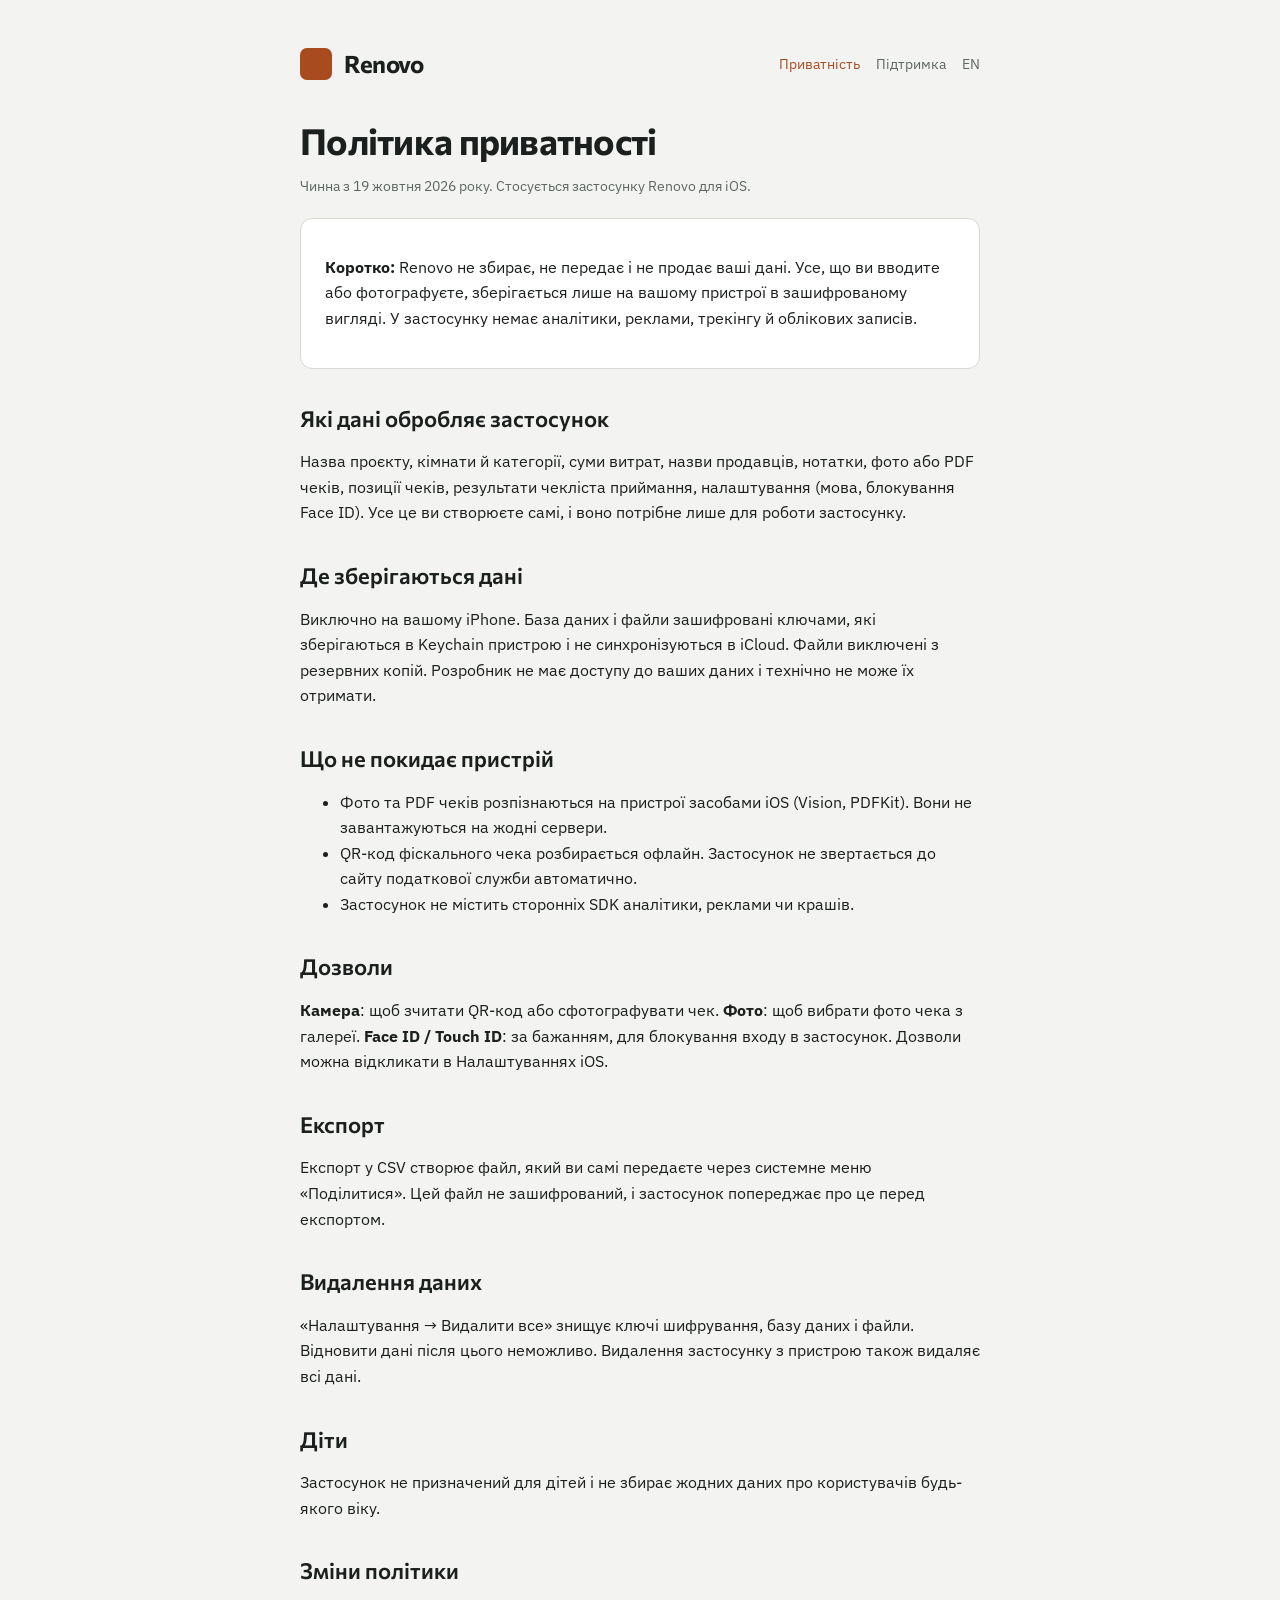
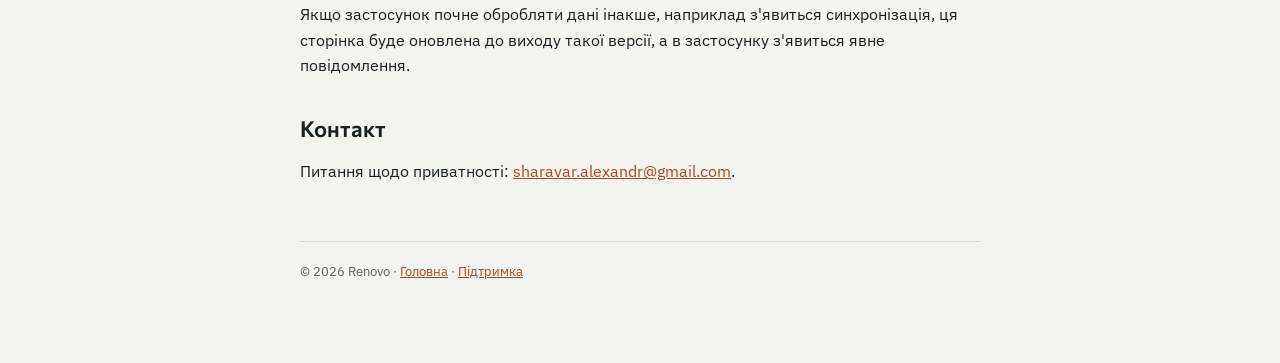
==== privacy.html @ 4c713ecb "Privacy policy, support and landing pages (uk, en)" ====
<!doctype html><html lang="uk"><head><meta charset="utf-8"><meta name="viewport" content="width=device-width,initial-scale=1"><title>Renovo · Політика приватності</title><link rel="preconnect" href="https://fonts.googleapis.com"><link rel="stylesheet" href="https://fonts.googleapis.com/css2?family=Commissioner:wght@600;700&family=IBM+Plex+Sans:wght@400;600&family=IBM+Plex+Mono:wght@500&display=swap"><link rel="stylesheet" href="styles.css"></head><body><div class="wrap">
<header><a class="logo" href="./"><i></i>Renovo</a><nav><a href="privacy.html" aria-current="page">Приватність</a><a href="support.html">Підтримка</a><a href="en/privacy.html">EN</a></nav></header>
<h1>Політика приватності</h1><p class="muted">Чинна з 19 жовтня 2026 року. Стосується застосунку Renovo для iOS.</p>
<div class="card"><p><strong>Коротко:</strong> Renovo не збирає, не передає і не продає ваші дані. Усе, що ви вводите або фотографуєте, зберігається лише на вашому пристрої в зашифрованому вигляді. У застосунку немає аналітики, реклами, трекінгу й облікових записів.</p></div>
<h2>Які дані обробляє застосунок</h2><p>Назва проєкту, кімнати й категорії, суми витрат, назви продавців, нотатки, фото або PDF чеків, позиції чеків, результати чекліста приймання, налаштування (мова, блокування Face ID). Усе це ви створюєте самі, і воно потрібне лише для роботи застосунку.</p>
<h2>Де зберігаються дані</h2><p>Виключно на вашому iPhone. База даних і файли зашифровані ключами, які зберігаються в Keychain пристрою і не синхронізуються в iCloud. Файли виключені з резервних копій. Розробник не має доступу до ваших даних і технічно не може їх отримати.</p>
<h2>Що не покидає пристрій</h2><ul><li>Фото та PDF чеків розпізнаються на пристрої засобами iOS (Vision, PDFKit). Вони не завантажуються на жодні сервери.</li><li>QR-код фіскального чека розбирається офлайн. Застосунок не звертається до сайту податкової служби автоматично.</li><li>Застосунок не містить сторонніх SDK аналітики, реклами чи крашів.</li></ul>
<h2>Дозволи</h2><p><strong>Камера</strong>: щоб зчитати QR-код або сфотографувати чек. <strong>Фото</strong>: щоб вибрати фото чека з галереї. <strong>Face ID / Touch ID</strong>: за бажанням, для блокування входу в застосунок. Дозволи можна відкликати в Налаштуваннях iOS.</p>
<h2>Експорт</h2><p>Експорт у CSV створює файл, який ви самі передаєте через системне меню «Поділитися». Цей файл не зашифрований, і застосунок попереджає про це перед експортом.</p>
<h2>Видалення даних</h2><p>«Налаштування → Видалити все» знищує ключі шифрування, базу даних і файли. Відновити дані після цього неможливо. Видалення застосунку з пристрою також видаляє всі дані.</p>
<h2>Діти</h2><p>Застосунок не призначений для дітей і не збирає жодних даних про користувачів будь-якого віку.</p>
<h2>Зміни політики</h2><p>Якщо застосунок почне обробляти дані інакше, наприклад з'явиться синхронізація, ця сторінка буде оновлена до виходу такої версії, а в застосунку з'явиться явне повідомлення.</p>
<h2>Контакт</h2><p>Питання щодо приватності: <a href="mailto:sharavar.alexandr@gmail.com">sharavar.alexandr@gmail.com</a>.</p>
<footer>© 2026 Renovo · <a href="./">Головна</a> · <a href="support.html">Підтримка</a></footer></div></body></html>
---- styles.css ----
:root{--surface:#f3f4f1;--raised:#fff;--hairline:#d5d9d3;--ink:#1b1f1e;--muted:#5d6662;--brand:#a84b1f;--tint:#f6e4d9}
@media (prefers-color-scheme:dark){:root{--surface:#15181a;--raised:#1f2326;--hairline:#2e3438;--ink:#eef0ec;--muted:#a3aba6;--brand:#e0804a;--tint:#3a2416}}
*{box-sizing:border-box}html{color-scheme:light dark}
body{margin:0;background:var(--surface);color:var(--ink);font:16px/1.6 "IBM Plex Sans",system-ui,sans-serif;-webkit-font-smoothing:antialiased}
.wrap{max-width:720px;margin:0 auto;padding:48px 20px 80px}
header{display:flex;align-items:center;justify-content:space-between;gap:16px;margin-bottom:40px}
.logo{display:flex;align-items:center;gap:12px;color:var(--ink);text-decoration:none;font:700 24px/1 Commissioner,"IBM Plex Sans",sans-serif;letter-spacing:-.02em}
.logo i{width:32px;height:32px;border-radius:7px;background:var(--brand);display:inline-block}
nav a{color:var(--muted);text-decoration:none;margin-left:16px;font-size:14px}nav a:hover,nav a[aria-current]{color:var(--brand)}
h1{font:700 36px/1.15 Commissioner,"IBM Plex Sans",sans-serif;letter-spacing:-.02em;margin:0 0 8px}
h2{font:600 22px/1.3 Commissioner,"IBM Plex Sans",sans-serif;margin:36px 0 10px}
p,li{color:var(--ink)}.muted{color:var(--muted);font-size:14px}
.card{background:var(--raised);border:1px solid var(--hairline);border-radius:12px;padding:20px 24px;margin:20px 0}
a{color:var(--brand)}code{font-family:"IBM Plex Mono",ui-monospace,monospace;font-size:14px;background:var(--tint);padding:1px 6px;border-radius:4px}
footer{margin-top:56px;padding-top:20px;border-top:1px solid var(--hairline);color:var(--muted);font-size:13px}
.pill{display:inline-block;background:var(--tint);color:var(--brand);border-radius:6px;padding:2px 10px;font-size:13px;font-weight:600}
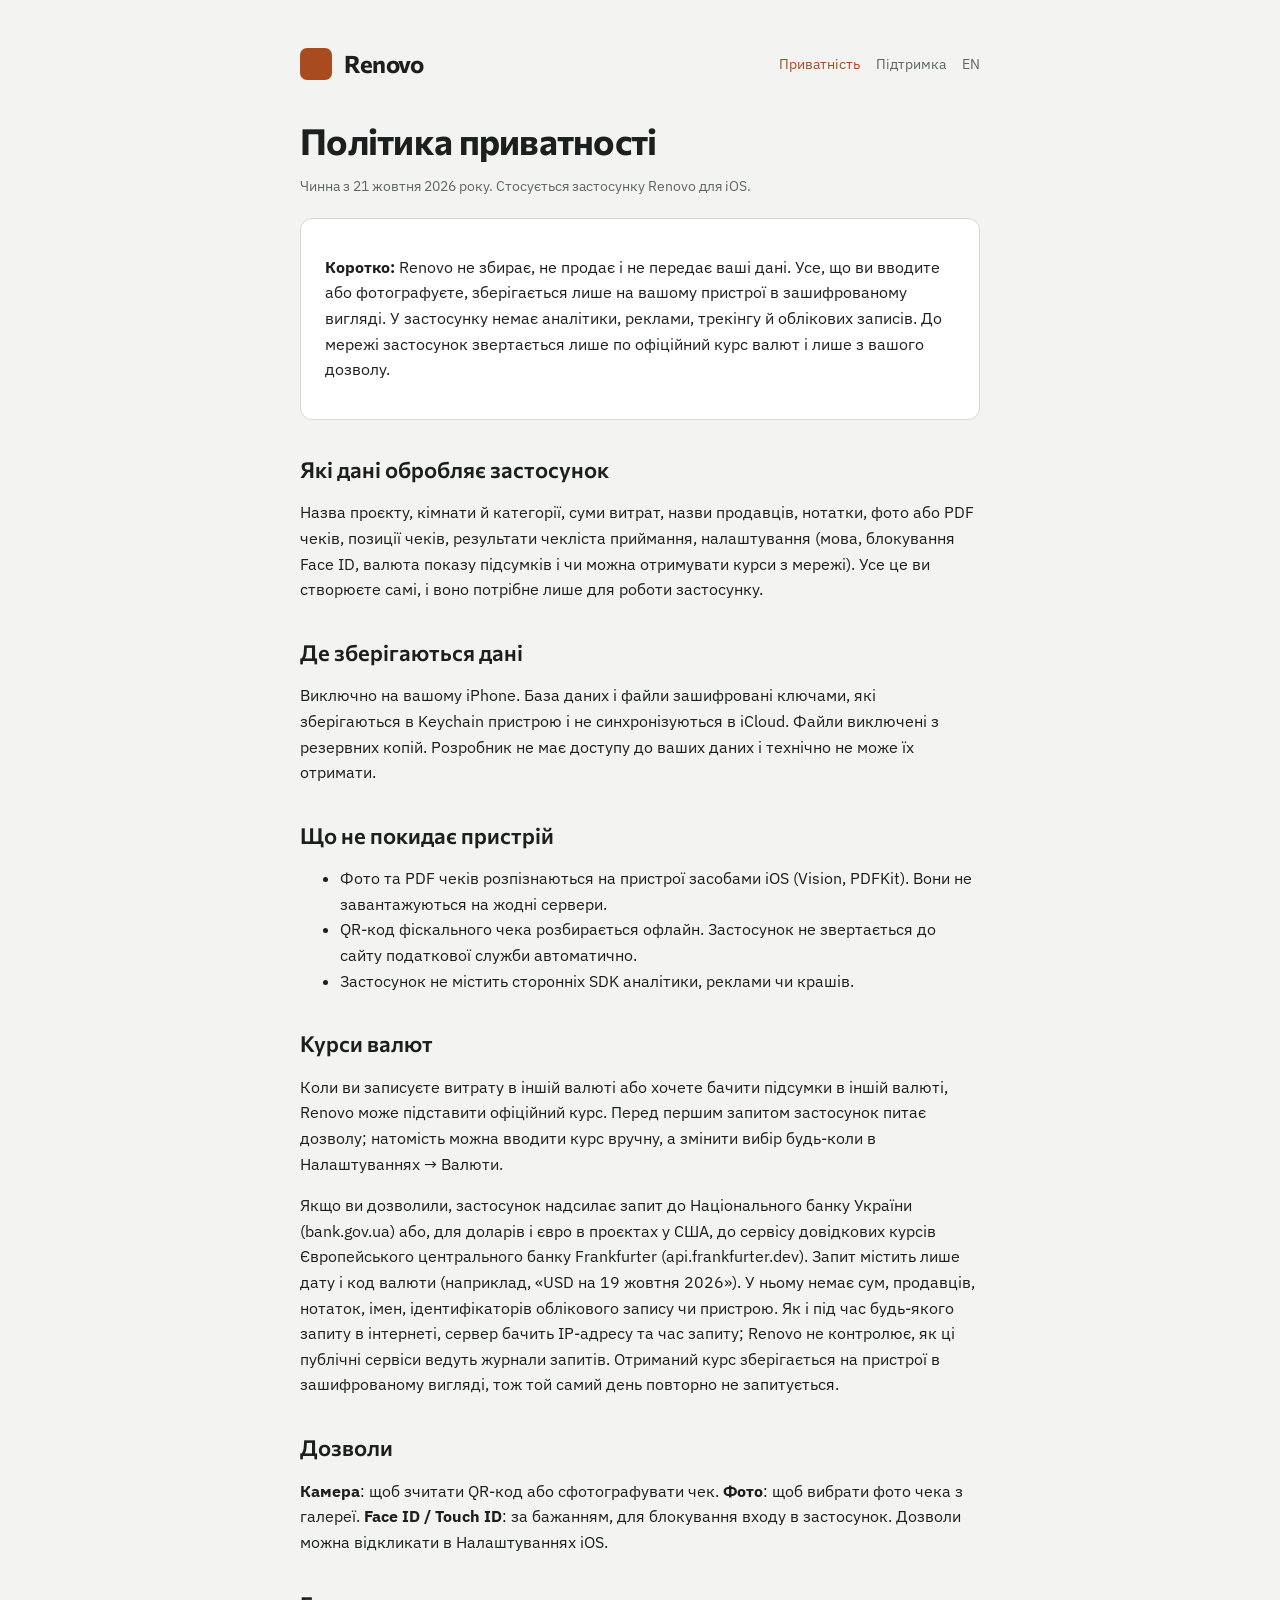
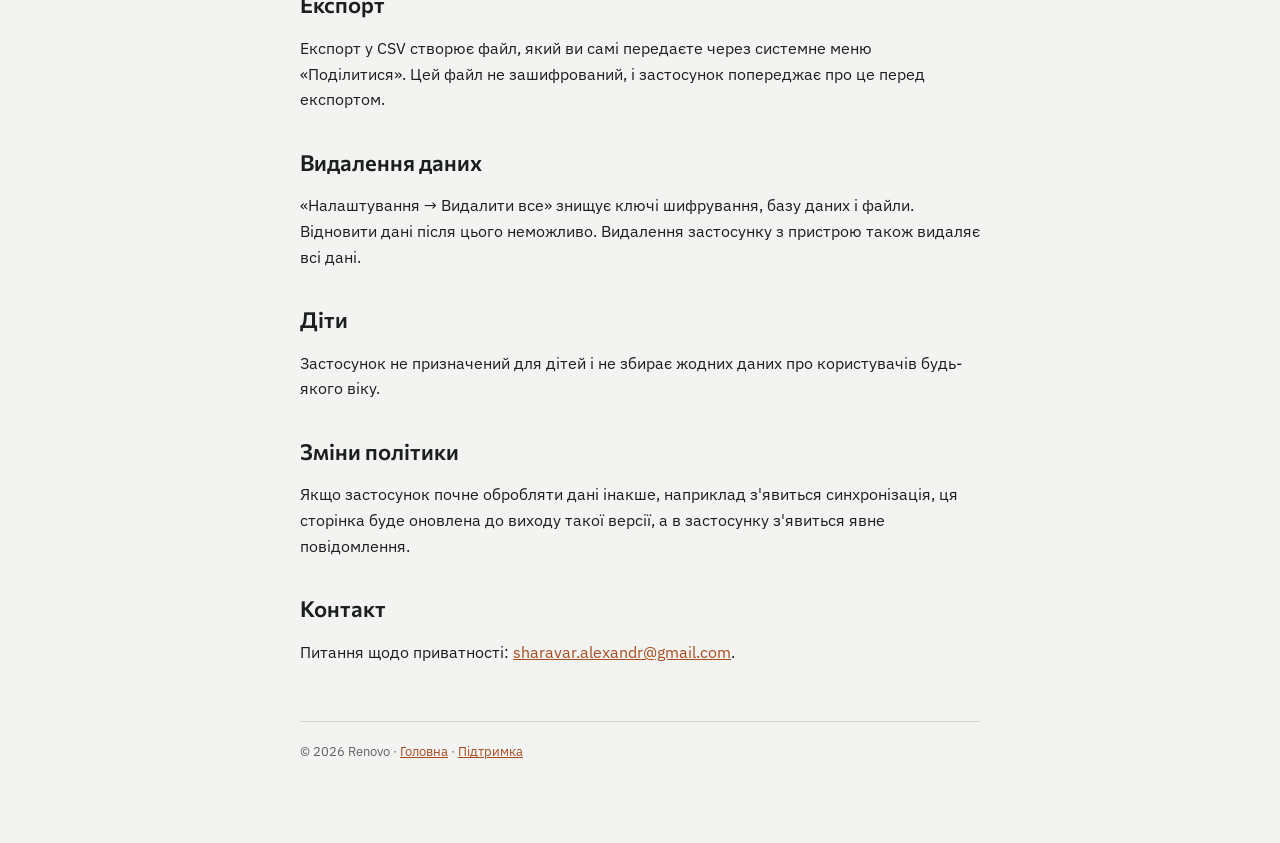
==== commit e5c67621: "Privacy policy: exchange-rate requests with consent (NBU, ECB)" ====
--- a/privacy.html
+++ b/privacy.html
@@ -1,10 +1,11 @@
 <!doctype html><html lang="uk"><head><meta charset="utf-8"><meta name="viewport" content="width=device-width,initial-scale=1"><title>Renovo · Політика приватності</title><link rel="preconnect" href="https://fonts.googleapis.com"><link rel="stylesheet" href="https://fonts.googleapis.com/css2?family=Commissioner:wght@600;700&family=IBM+Plex+Sans:wght@400;600&family=IBM+Plex+Mono:wght@500&display=swap"><link rel="stylesheet" href="styles.css"></head><body><div class="wrap">
 <header><a class="logo" href="./"><i></i>Renovo</a><nav><a href="privacy.html" aria-current="page">Приватність</a><a href="support.html">Підтримка</a><a href="en/privacy.html">EN</a></nav></header>
-<h1>Політика приватності</h1><p class="muted">Чинна з 19 жовтня 2026 року. Стосується застосунку Renovo для iOS.</p>
-<div class="card"><p><strong>Коротко:</strong> Renovo не збирає, не передає і не продає ваші дані. Усе, що ви вводите або фотографуєте, зберігається лише на вашому пристрої в зашифрованому вигляді. У застосунку немає аналітики, реклами, трекінгу й облікових записів.</p></div>
-<h2>Які дані обробляє застосунок</h2><p>Назва проєкту, кімнати й категорії, суми витрат, назви продавців, нотатки, фото або PDF чеків, позиції чеків, результати чекліста приймання, налаштування (мова, блокування Face ID). Усе це ви створюєте самі, і воно потрібне лише для роботи застосунку.</p>
+<h1>Політика приватності</h1><p class="muted">Чинна з 21 жовтня 2026 року. Стосується застосунку Renovo для iOS.</p>
+<div class="card"><p><strong>Коротко:</strong> Renovo не збирає, не продає і не передає ваші дані. Усе, що ви вводите або фотографуєте, зберігається лише на вашому пристрої в зашифрованому вигляді. У застосунку немає аналітики, реклами, трекінгу й облікових записів. До мережі застосунок звертається лише по офіційний курс валют і лише з вашого дозволу.</p></div>
+<h2>Які дані обробляє застосунок</h2><p>Назва проєкту, кімнати й категорії, суми витрат, назви продавців, нотатки, фото або PDF чеків, позиції чеків, результати чекліста приймання, налаштування (мова, блокування Face ID, валюта показу підсумків і чи можна отримувати курси з мережі). Усе це ви створюєте самі, і воно потрібне лише для роботи застосунку.</p>
 <h2>Де зберігаються дані</h2><p>Виключно на вашому iPhone. База даних і файли зашифровані ключами, які зберігаються в Keychain пристрою і не синхронізуються в iCloud. Файли виключені з резервних копій. Розробник не має доступу до ваших даних і технічно не може їх отримати.</p>
 <h2>Що не покидає пристрій</h2><ul><li>Фото та PDF чеків розпізнаються на пристрої засобами iOS (Vision, PDFKit). Вони не завантажуються на жодні сервери.</li><li>QR-код фіскального чека розбирається офлайн. Застосунок не звертається до сайту податкової служби автоматично.</li><li>Застосунок не містить сторонніх SDK аналітики, реклами чи крашів.</li></ul>
+<h2>Курси валют</h2><p>Коли ви записуєте витрату в іншій валюті або хочете бачити підсумки в іншій валюті, Renovo може підставити офіційний курс. Перед першим запитом застосунок питає дозволу; натомість можна вводити курс вручну, а змінити вибір будь-коли в Налаштуваннях → Валюти.</p><p>Якщо ви дозволили, застосунок надсилає запит до Національного банку України (bank.gov.ua) або, для доларів і євро в проєктах у США, до сервісу довідкових курсів Європейського центрального банку Frankfurter (api.frankfurter.dev). Запит містить лише дату і код валюти (наприклад, «USD на 19 жовтня 2026»). У ньому немає сум, продавців, нотаток, імен, ідентифікаторів облікового запису чи пристрою. Як і під час будь-якого запиту в інтернеті, сервер бачить IP-адресу та час запиту; Renovo не контролює, як ці публічні сервіси ведуть журнали запитів. Отриманий курс зберігається на пристрої в зашифрованому вигляді, тож той самий день повторно не запитується.</p>
 <h2>Дозволи</h2><p><strong>Камера</strong>: щоб зчитати QR-код або сфотографувати чек. <strong>Фото</strong>: щоб вибрати фото чека з галереї. <strong>Face ID / Touch ID</strong>: за бажанням, для блокування входу в застосунок. Дозволи можна відкликати в Налаштуваннях iOS.</p>
 <h2>Експорт</h2><p>Експорт у CSV створює файл, який ви самі передаєте через системне меню «Поділитися». Цей файл не зашифрований, і застосунок попереджає про це перед експортом.</p>
 <h2>Видалення даних</h2><p>«Налаштування → Видалити все» знищує ключі шифрування, базу даних і файли. Відновити дані після цього неможливо. Видалення застосунку з пристрою також видаляє всі дані.</p>
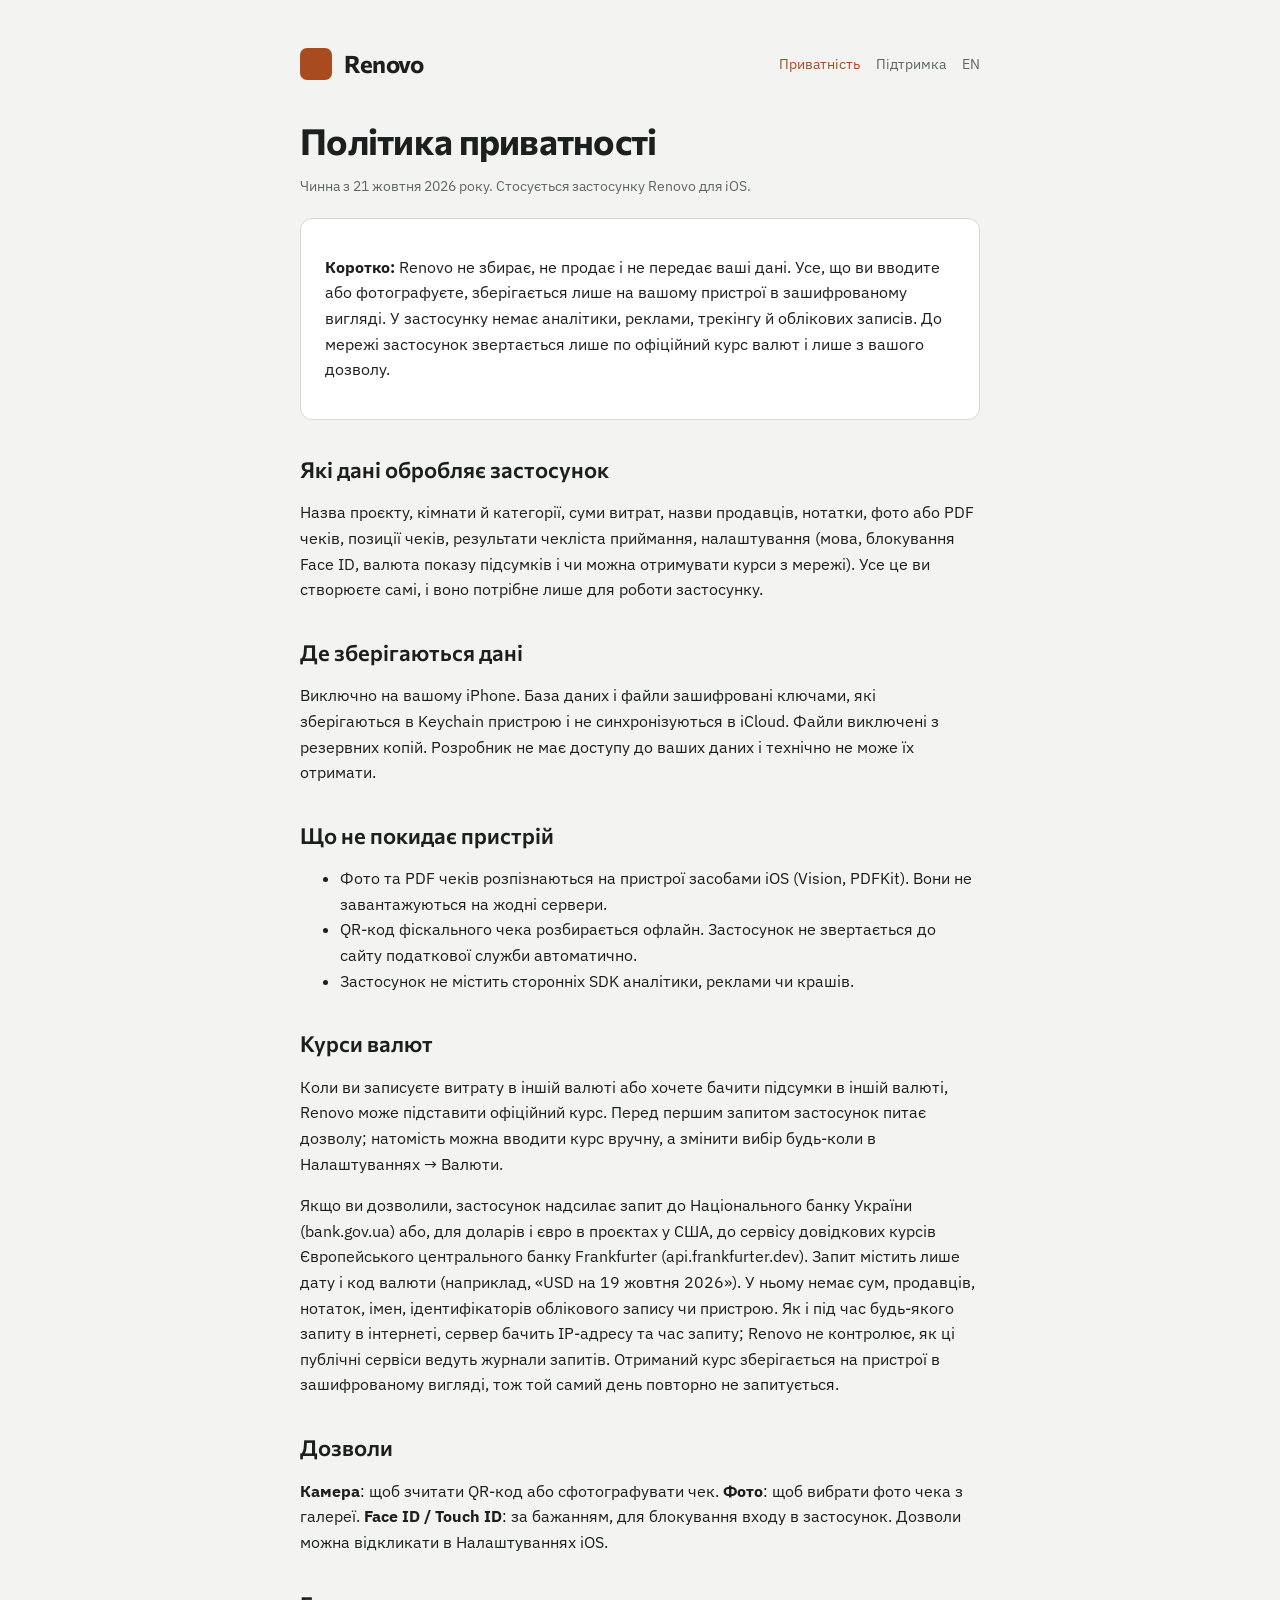
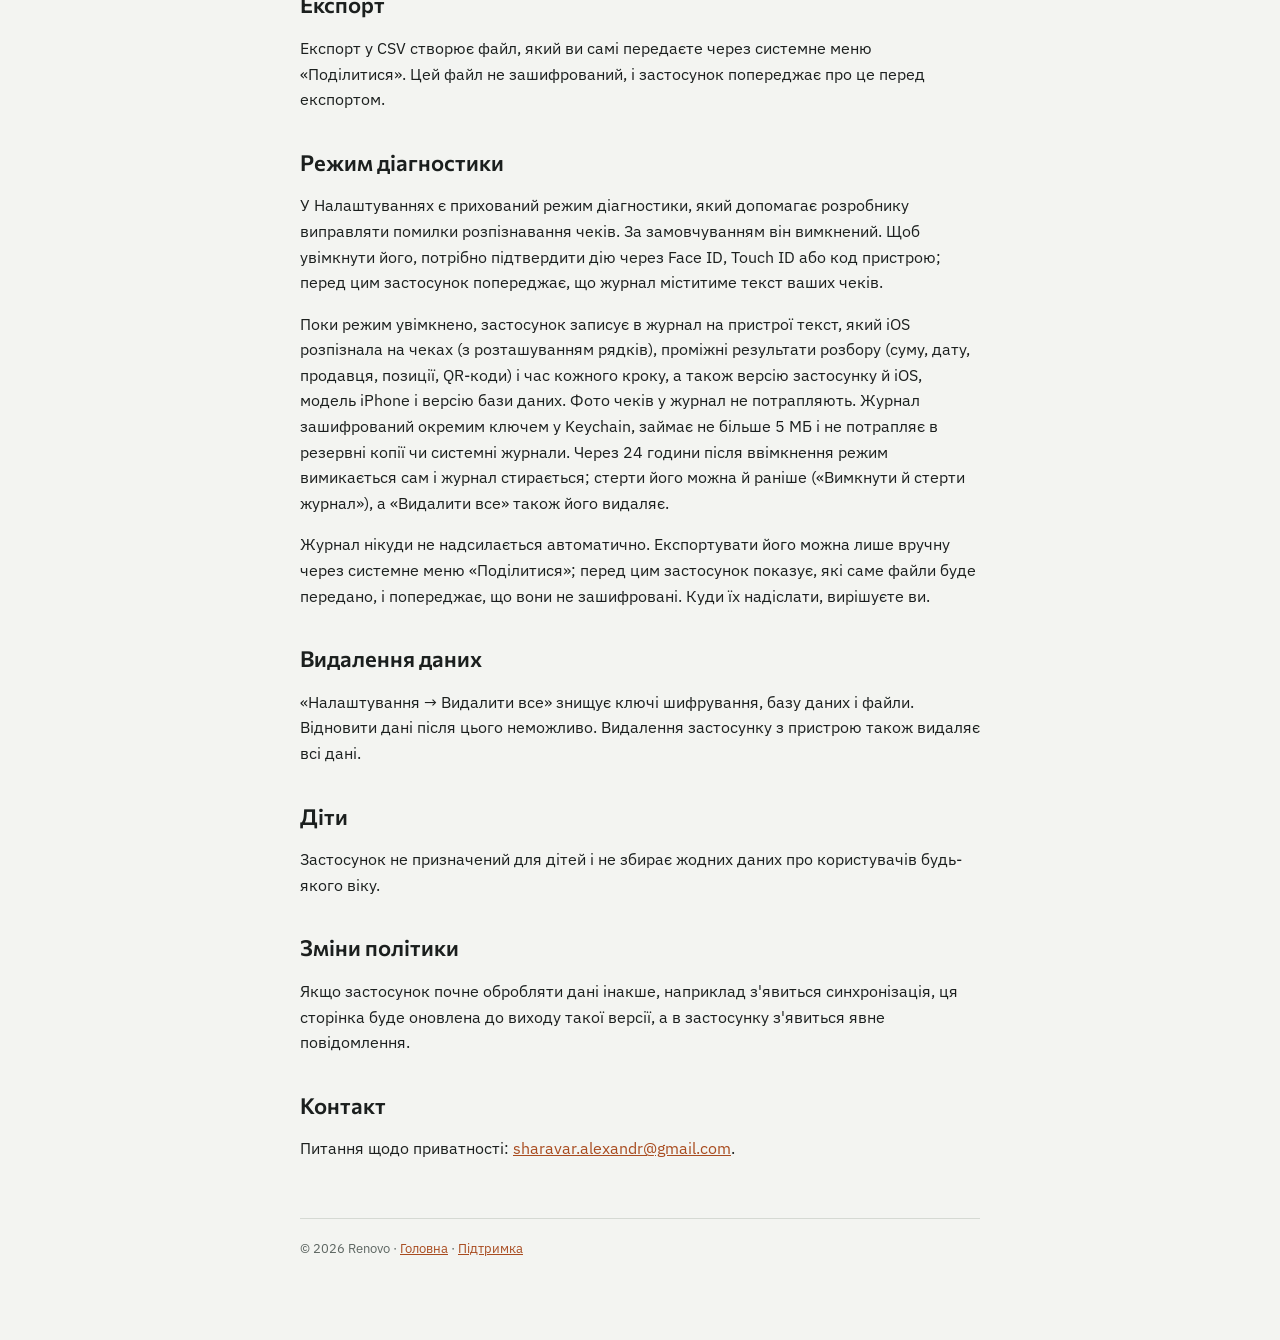
==== commit faae4329: "docs(privacy): describe diagnostics mode (uk, en) The hidden, opt-in diagnostics journal of the rece" ====
--- a/privacy.html
+++ b/privacy.html
@@ -8,6 +8,7 @@
 <h2>Курси валют</h2><p>Коли ви записуєте витрату в іншій валюті або хочете бачити підсумки в іншій валюті, Renovo може підставити офіційний курс. Перед першим запитом застосунок питає дозволу; натомість можна вводити курс вручну, а змінити вибір будь-коли в Налаштуваннях → Валюти.</p><p>Якщо ви дозволили, застосунок надсилає запит до Національного банку України (bank.gov.ua) або, для доларів і євро в проєктах у США, до сервісу довідкових курсів Європейського центрального банку Frankfurter (api.frankfurter.dev). Запит містить лише дату і код валюти (наприклад, «USD на 19 жовтня 2026»). У ньому немає сум, продавців, нотаток, імен, ідентифікаторів облікового запису чи пристрою. Як і під час будь-якого запиту в інтернеті, сервер бачить IP-адресу та час запиту; Renovo не контролює, як ці публічні сервіси ведуть журнали запитів. Отриманий курс зберігається на пристрої в зашифрованому вигляді, тож той самий день повторно не запитується.</p>
 <h2>Дозволи</h2><p><strong>Камера</strong>: щоб зчитати QR-код або сфотографувати чек. <strong>Фото</strong>: щоб вибрати фото чека з галереї. <strong>Face ID / Touch ID</strong>: за бажанням, для блокування входу в застосунок. Дозволи можна відкликати в Налаштуваннях iOS.</p>
 <h2>Експорт</h2><p>Експорт у CSV створює файл, який ви самі передаєте через системне меню «Поділитися». Цей файл не зашифрований, і застосунок попереджає про це перед експортом.</p>
+<h2>Режим діагностики</h2><p>У Налаштуваннях є прихований режим діагностики, який допомагає розробнику виправляти помилки розпізнавання чеків. За замовчуванням він вимкнений. Щоб увімкнути його, потрібно підтвердити дію через Face ID, Touch ID або код пристрою; перед цим застосунок попереджає, що журнал міститиме текст ваших чеків.</p><p>Поки режим увімкнено, застосунок записує в журнал на пристрої текст, який iOS розпізнала на чеках (з розташуванням рядків), проміжні результати розбору (суму, дату, продавця, позиції, QR-коди) і час кожного кроку, а також версію застосунку й iOS, модель iPhone і версію бази даних. Фото чеків у журнал не потрапляють. Журнал зашифрований окремим ключем у Keychain, займає не більше 5 МБ і не потрапляє в резервні копії чи системні журнали. Через 24 години після ввімкнення режим вимикається сам і журнал стирається; стерти його можна й раніше («Вимкнути й стерти журнал»), а «Видалити все» також його видаляє.</p><p>Журнал нікуди не надсилається автоматично. Експортувати його можна лише вручну через системне меню «Поділитися»; перед цим застосунок показує, які саме файли буде передано, і попереджає, що вони не зашифровані. Куди їх надіслати, вирішуєте ви.</p>
 <h2>Видалення даних</h2><p>«Налаштування → Видалити все» знищує ключі шифрування, базу даних і файли. Відновити дані після цього неможливо. Видалення застосунку з пристрою також видаляє всі дані.</p>
 <h2>Діти</h2><p>Застосунок не призначений для дітей і не збирає жодних даних про користувачів будь-якого віку.</p>
 <h2>Зміни політики</h2><p>Якщо застосунок почне обробляти дані інакше, наприклад з'явиться синхронізація, ця сторінка буде оновлена до виходу такої версії, а в застосунку з'явиться явне повідомлення.</p>
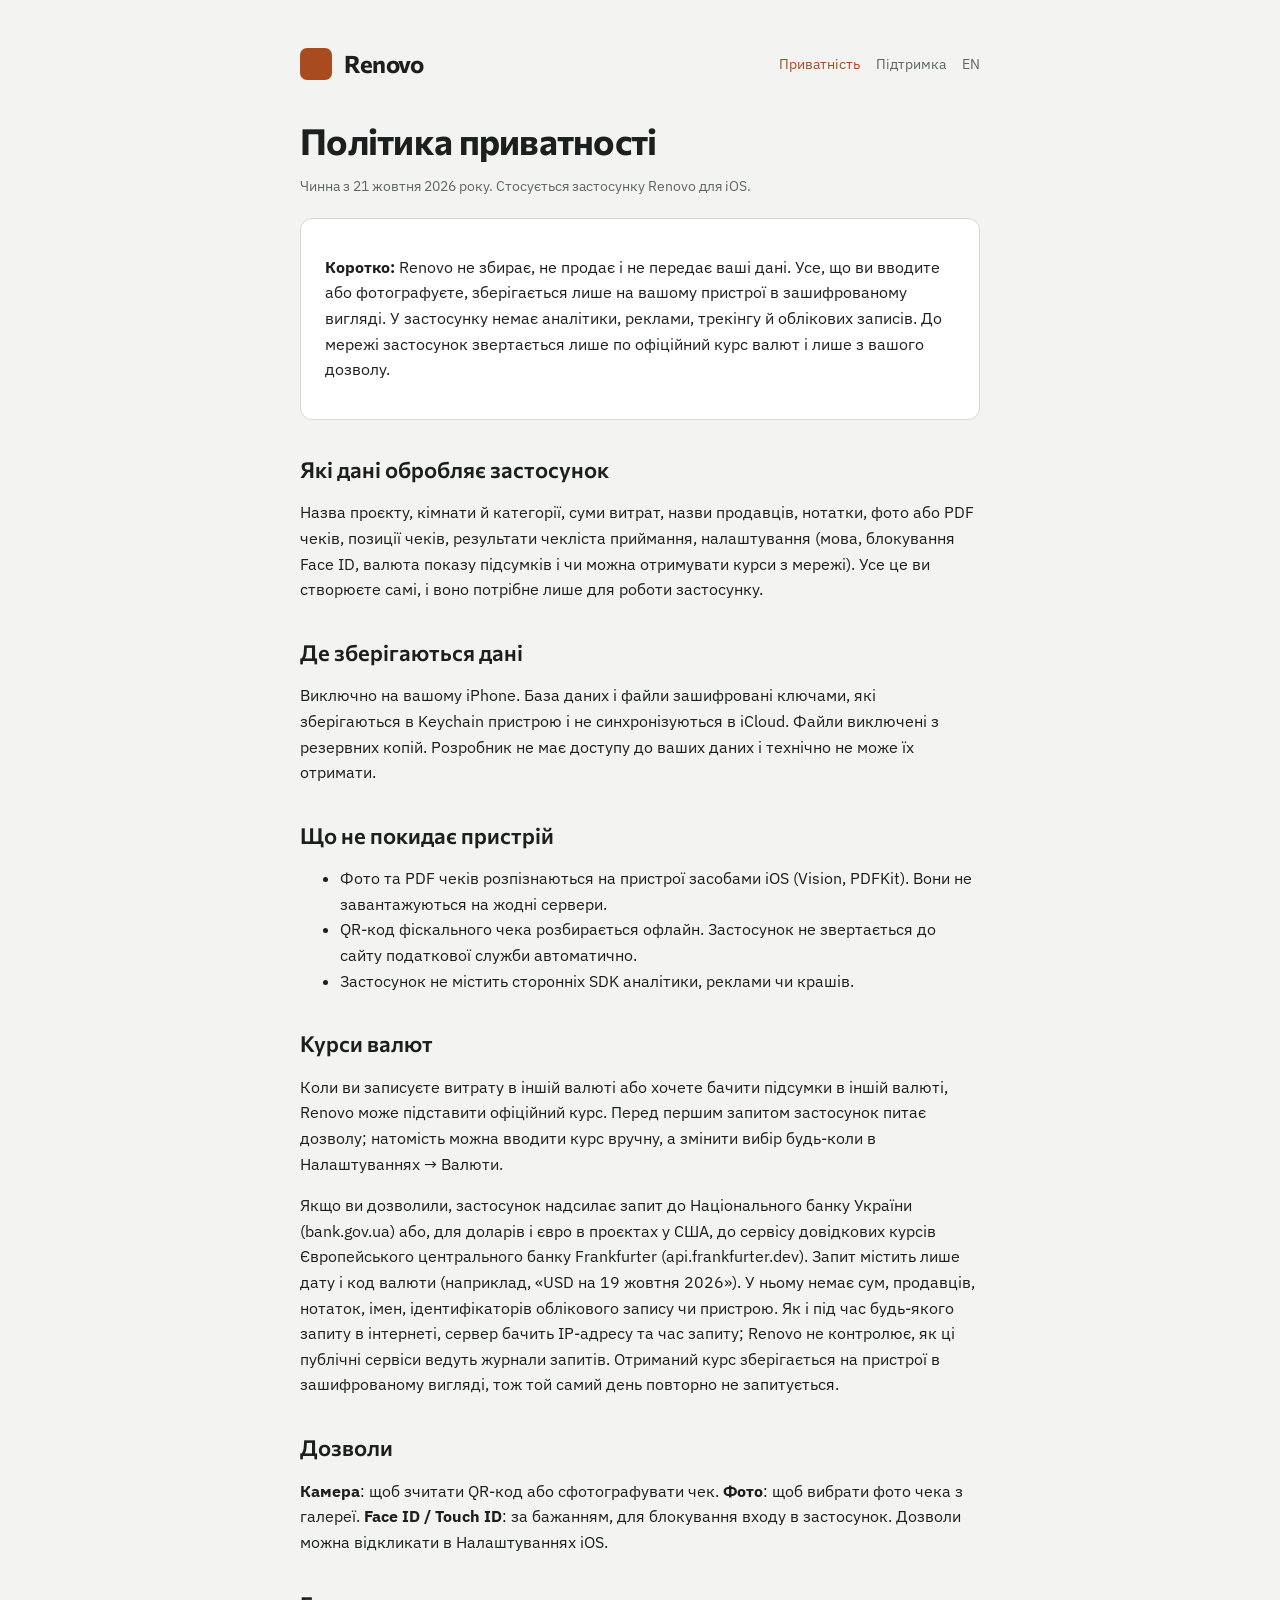
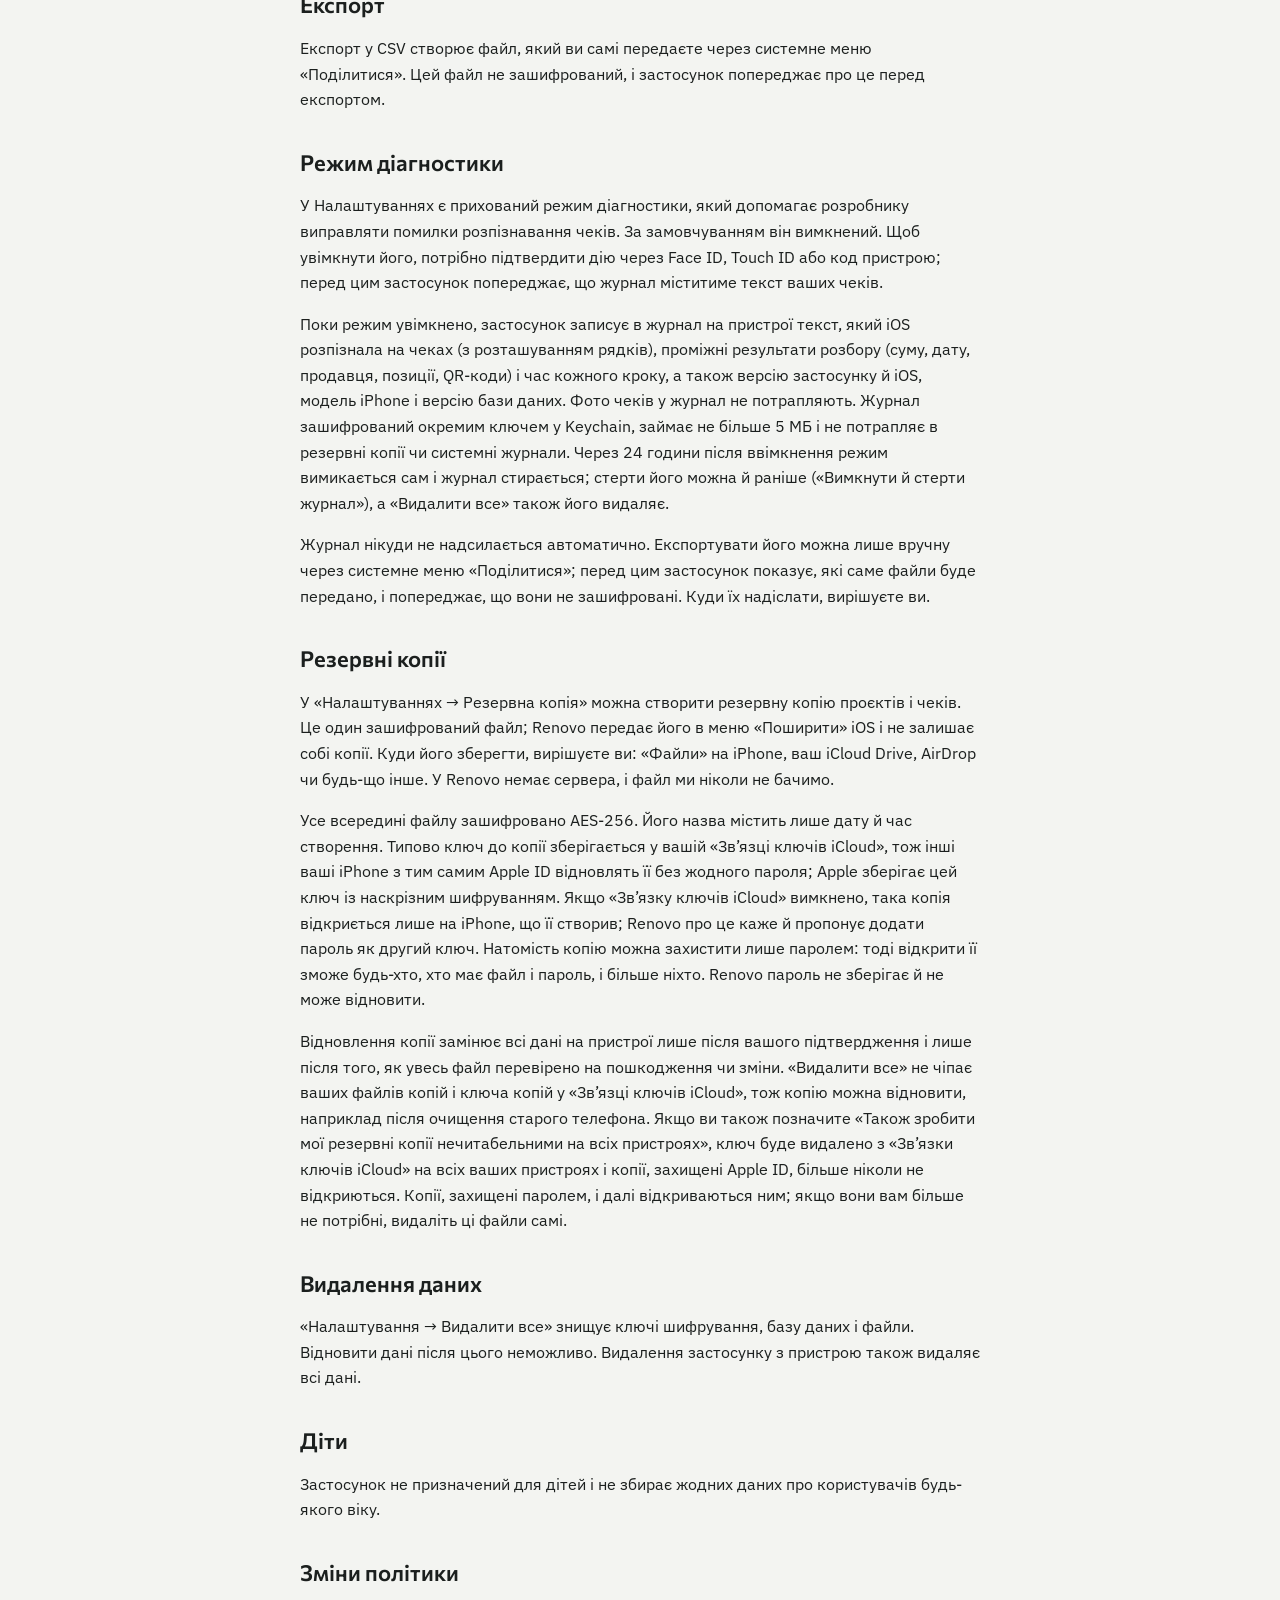
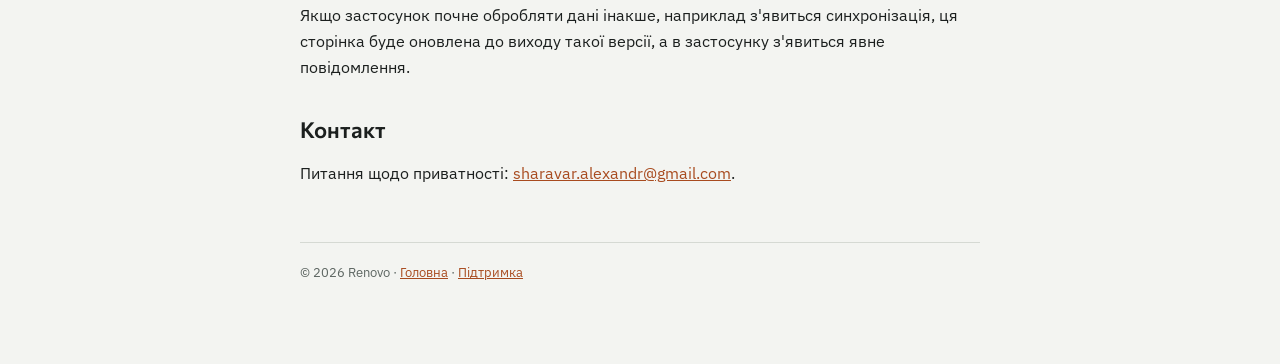
==== commit 2a2c14dd: "docs(privacy): describe backup and restore (uk, en)" ====
--- a/privacy.html
+++ b/privacy.html
@@ -9,6 +9,7 @@
 <h2>Дозволи</h2><p><strong>Камера</strong>: щоб зчитати QR-код або сфотографувати чек. <strong>Фото</strong>: щоб вибрати фото чека з галереї. <strong>Face ID / Touch ID</strong>: за бажанням, для блокування входу в застосунок. Дозволи можна відкликати в Налаштуваннях iOS.</p>
 <h2>Експорт</h2><p>Експорт у CSV створює файл, який ви самі передаєте через системне меню «Поділитися». Цей файл не зашифрований, і застосунок попереджає про це перед експортом.</p>
 <h2>Режим діагностики</h2><p>У Налаштуваннях є прихований режим діагностики, який допомагає розробнику виправляти помилки розпізнавання чеків. За замовчуванням він вимкнений. Щоб увімкнути його, потрібно підтвердити дію через Face ID, Touch ID або код пристрою; перед цим застосунок попереджає, що журнал міститиме текст ваших чеків.</p><p>Поки режим увімкнено, застосунок записує в журнал на пристрої текст, який iOS розпізнала на чеках (з розташуванням рядків), проміжні результати розбору (суму, дату, продавця, позиції, QR-коди) і час кожного кроку, а також версію застосунку й iOS, модель iPhone і версію бази даних. Фото чеків у журнал не потрапляють. Журнал зашифрований окремим ключем у Keychain, займає не більше 5 МБ і не потрапляє в резервні копії чи системні журнали. Через 24 години після ввімкнення режим вимикається сам і журнал стирається; стерти його можна й раніше («Вимкнути й стерти журнал»), а «Видалити все» також його видаляє.</p><p>Журнал нікуди не надсилається автоматично. Експортувати його можна лише вручну через системне меню «Поділитися»; перед цим застосунок показує, які саме файли буде передано, і попереджає, що вони не зашифровані. Куди їх надіслати, вирішуєте ви.</p>
+<h2>Резервні копії</h2><p>У «Налаштуваннях → Резервна копія» можна створити резервну копію проєктів і чеків. Це один зашифрований файл; Renovo передає його в меню «Поширити» iOS і не залишає собі копії. Куди його зберегти, вирішуєте ви: «Файли» на iPhone, ваш iCloud Drive, AirDrop чи будь-що інше. У Renovo немає сервера, і файл ми ніколи не бачимо.</p><p>Усе всередині файлу зашифровано AES-256. Його назва містить лише дату й час створення. Типово ключ до копії зберігається у вашій «Зв’язці ключів iCloud», тож інші ваші iPhone з тим самим Apple ID відновлять її без жодного пароля; Apple зберігає цей ключ із наскрізним шифруванням. Якщо «Зв’язку ключів iCloud» вимкнено, така копія відкриється лише на iPhone, що її створив; Renovo про це каже й пропонує додати пароль як другий ключ. Натомість копію можна захистити лише паролем: тоді відкрити її зможе будь-хто, хто має файл і пароль, і більше ніхто. Renovo пароль не зберігає й не може відновити.</p><p>Відновлення копії замінює всі дані на пристрої лише після вашого підтвердження і лише після того, як увесь файл перевірено на пошкодження чи зміни. «Видалити все» не чіпає ваших файлів копій і ключа копій у «Зв’язці ключів iCloud», тож копію можна відновити, наприклад після очищення старого телефона. Якщо ви також позначите «Також зробити мої резервні копії нечитабельними на всіх пристроях», ключ буде видалено з «Зв’язки ключів iCloud» на всіх ваших пристроях і копії, захищені Apple ID, більше ніколи не відкриються. Копії, захищені паролем, і далі відкриваються ним; якщо вони вам більше не потрібні, видаліть ці файли самі.</p>
 <h2>Видалення даних</h2><p>«Налаштування → Видалити все» знищує ключі шифрування, базу даних і файли. Відновити дані після цього неможливо. Видалення застосунку з пристрою також видаляє всі дані.</p>
 <h2>Діти</h2><p>Застосунок не призначений для дітей і не збирає жодних даних про користувачів будь-якого віку.</p>
 <h2>Зміни політики</h2><p>Якщо застосунок почне обробляти дані інакше, наприклад з'явиться синхронізація, ця сторінка буде оновлена до виходу такої версії, а в застосунку з'явиться явне повідомлення.</p>
